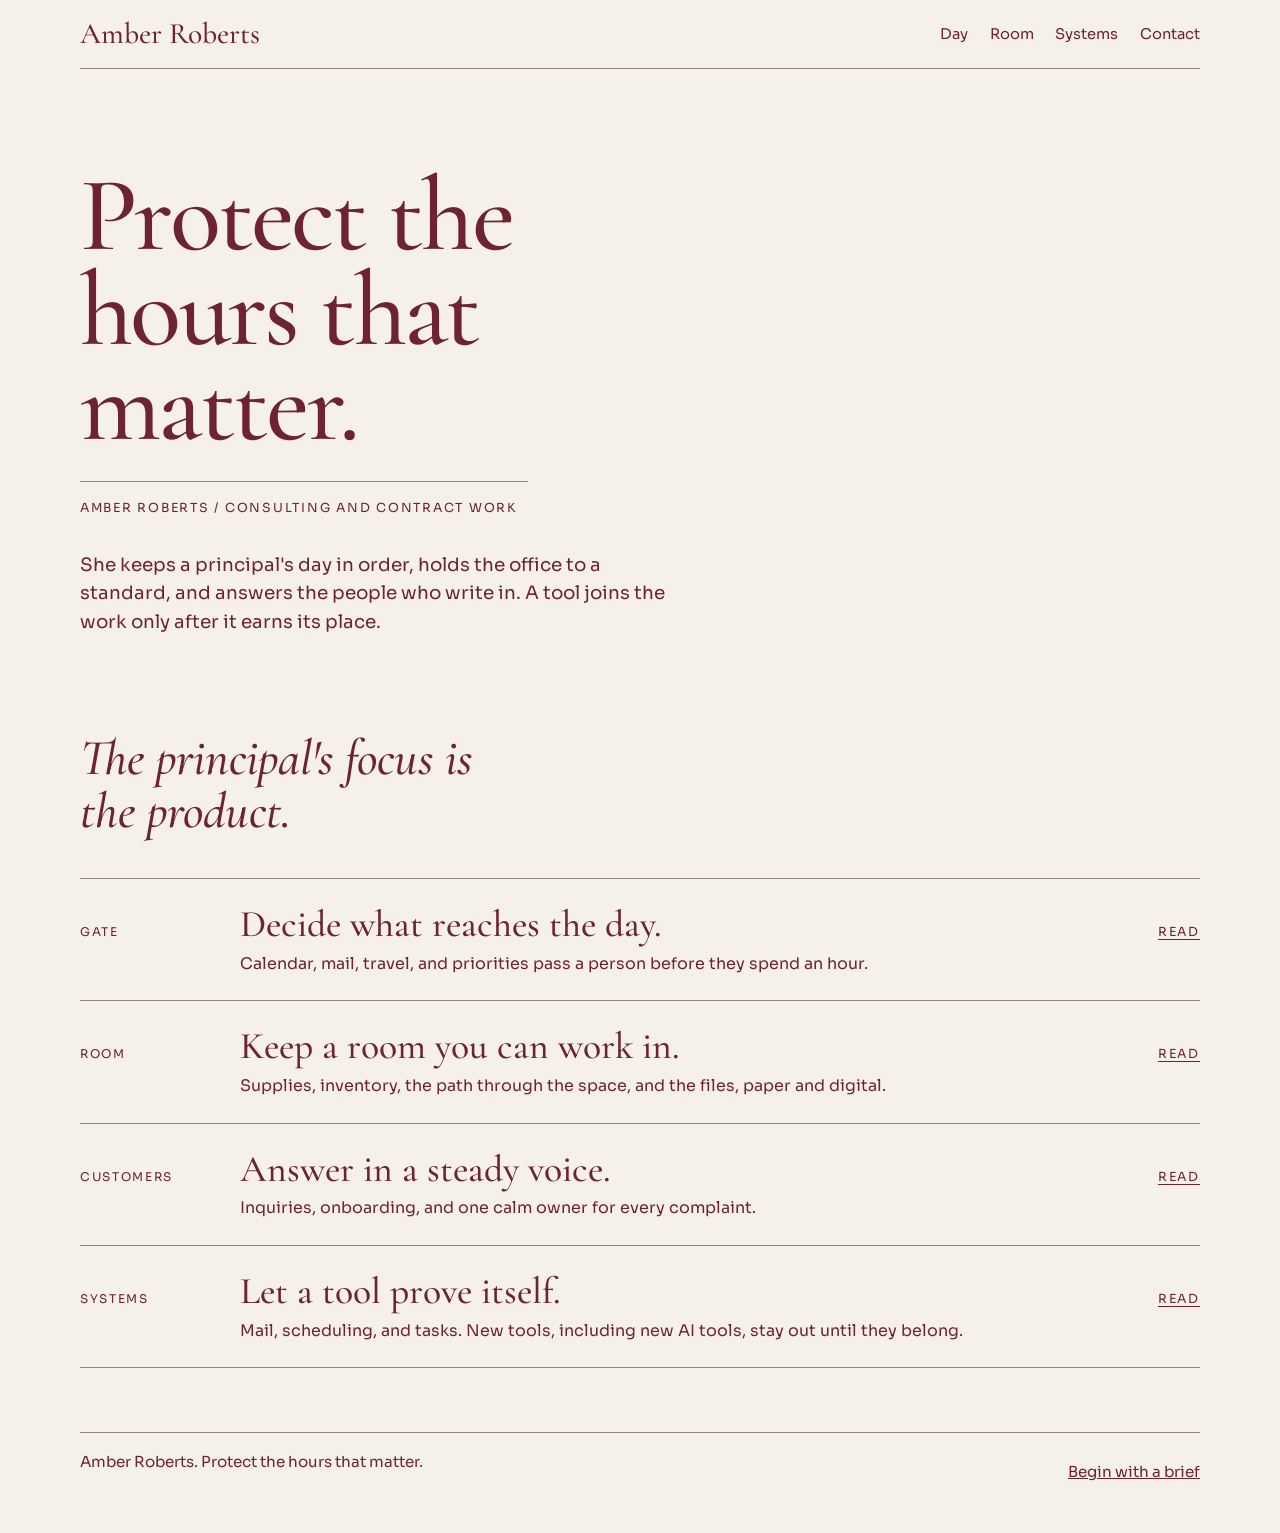
==== index.html @ 4d944fe7 "Publish the stationery version of the practice site. The day is a sequence of bands, and the contact" ====
<!DOCTYPE html>
<html lang="en">
<head>
  <meta charset="utf-8">
  <meta name="viewport" content="width=device-width, initial-scale=1">
  <title>Amber Roberts: Practice</title>
  <meta name="description" content="Amber Roberts takes consulting and contract work. Protect the hours that matter.">
  <link rel="icon" href="favicon.svg" type="image/svg+xml">
  <link rel="preconnect" href="https://fonts.googleapis.com">
  <link rel="preconnect" href="https://fonts.gstatic.com" crossorigin>
  <link rel="stylesheet" href="https://fonts.googleapis.com/css2?family=Cormorant+Garamond:ital,wght@0,500;0,600;1,500;1,600&amp;family=Sora:wght@400;500;600&amp;display=swap">
  <link rel="stylesheet" href="css/site.css">
  <script>document.documentElement.classList.add("js")</script>
</head>
<body>
  <a class="skip" href="#main">Skip to content</a>
  <div class="page">
    <header class="masthead">
      <a class="mark" href="index.html">Amber Roberts</a>
      <button class="nav-toggle" type="button" aria-expanded="false" aria-controls="site-nav" data-nav-toggle>Menu</button>
      <nav class="site-nav" id="site-nav" data-nav-panel aria-label="Primary">
        <ul class="nav-list">
          <li><a href="day.html">Day</a></li>
          <li><a href="room.html">Room</a></li>
          <li><a href="systems.html">Systems</a></li>
          <li><a href="contact.html">Contact</a></li>
        </ul>
      </nav>
    </header>
    <main id="main">
      <section class="slab">
        <h1>Protect the hours that matter.</h1>
        <hr class="rule">
        <p class="meta">Amber Roberts / Consulting and contract work</p>
        <p class="deck">She keeps a principal's day in order, holds the office to a standard, and answers the people who write in. A tool joins the work only after it earns its place.</p>
      </section>
      <blockquote class="pull">
        <p>The principal's focus is the product.</p>
      </blockquote>
      <ol class="bands">
        <li>
          <a class="band" href="day.html#gate">
            <span class="band-kicker">Gate</span>
            <span class="band-copy">
              <span class="band-title">Decide what reaches the day.</span>
              <span class="band-note">Calendar, mail, travel, and priorities pass a person before they spend an hour.</span>
            </span>
            <span class="band-go">Read</span>
          </a>
        </li>
        <li>
          <a class="band" href="room.html">
            <span class="band-kicker">Room</span>
            <span class="band-copy">
              <span class="band-title">Keep a room you can work in.</span>
              <span class="band-note">Supplies, inventory, the path through the space, and the files, paper and digital.</span>
            </span>
            <span class="band-go">Read</span>
          </a>
        </li>
        <li>
          <a class="band" href="day.html#customers">
            <span class="band-kicker">Customers</span>
            <span class="band-copy">
              <span class="band-title">Answer in a steady voice.</span>
              <span class="band-note">Inquiries, onboarding, and one calm owner for every complaint.</span>
            </span>
            <span class="band-go">Read</span>
          </a>
        </li>
        <li>
          <a class="band" href="systems.html">
            <span class="band-kicker">Systems</span>
            <span class="band-copy">
              <span class="band-title">Let a tool prove itself.</span>
              <span class="band-note">Mail, scheduling, and tasks. New tools, including new AI tools, stay out until they belong.</span>
            </span>
            <span class="band-go">Read</span>
          </a>
        </li>
      </ol>
    </main>
    <footer class="colophon">
      <p>Amber Roberts. Protect the hours that matter.</p>
      <p><a href="contact.html">Begin with a brief</a></p>
    </footer>
  </div>
  <script src="js/site.js" defer></script>
</body>
</html>
---- css/site.css ----
:root {
  --ivory: #f6f1e8;
  --oxblood: #6e2430;
  --stone: #8d8680;
  --serif: "Cormorant Garamond", "Iowan Old Style", Palatino, "Palatino Linotype", serif;
  --sans: Sora, "Avenir Next", "Segoe UI", sans-serif;
}

*,
*::before,
*::after {
  box-sizing: border-box;
}

html {
  scroll-behavior: smooth;
}

body {
  margin: 0;
  background: var(--ivory);
  color: var(--oxblood);
  font-family: var(--sans);
  font-size: 1.0625rem;
  line-height: 1.65;
  overflow-wrap: break-word;
}

[hidden] {
  display: none !important;
}

:focus {
  outline: none;
}

:focus-visible {
  outline: 3px solid var(--oxblood);
  outline-offset: 3px;
}

::selection {
  background: var(--oxblood);
  color: var(--ivory);
}

.skip {
  position: absolute;
  left: 1rem;
  top: 0;
  transform: translateY(-140%);
  background: var(--oxblood);
  color: var(--ivory);
  padding: 0.7rem 1rem;
  min-height: 44px;
  z-index: 20;
  text-decoration: none;
}

.skip:focus {
  transform: none;
}

.page {
  width: min(1120px, calc(100% - 2.5rem));
  margin-inline: auto;
}

.masthead {
  display: flex;
  flex-wrap: wrap;
  align-items: center;
  justify-content: space-between;
  gap: 0.25rem 1.25rem;
  padding: 0.75rem 0;
  border-bottom: 1px solid var(--stone);
}

.mark {
  font-family: var(--serif);
  font-size: 1.85rem;
  font-weight: 500;
  line-height: 1;
  color: inherit;
  text-decoration: none;
  min-height: 44px;
  display: inline-flex;
  align-items: center;
}

.nav-toggle {
  display: none;
  min-height: 44px;
  min-width: 44px;
  padding: 0 0.9rem;
  background: transparent;
  color: inherit;
  border: 1px solid var(--oxblood);
  font: inherit;
  font-size: 0.78rem;
  letter-spacing: 0.12em;
  text-transform: uppercase;
  cursor: pointer;
}

.nav-list {
  display: flex;
  flex-wrap: wrap;
  gap: 0.25rem 1.35rem;
  list-style: none;
  margin: 0;
  padding: 0;
}

.nav-list a {
  display: inline-flex;
  align-items: center;
  min-height: 44px;
  color: inherit;
  text-decoration: none;
  font-size: 0.92rem;
}

.nav-list a[aria-current="page"] {
  text-decoration: underline;
  text-underline-offset: 0.28em;
}

.slab {
  padding: 11vh 0 2.5rem;
}

.slab h1 {
  margin: 0;
  max-width: 11ch;
  font-family: var(--serif);
  font-weight: 500;
  font-size: clamp(3.4rem, 8.4vw, 6.6rem);
  line-height: 0.9;
  letter-spacing: -0.025em;
}

.rule {
  border: 0;
  border-top: 1px solid var(--stone);
  margin: 1.75rem 0 1rem;
  width: min(100%, 28rem);
}

.meta {
  margin: 0;
  font-size: 0.78rem;
  letter-spacing: 0.14em;
  text-transform: uppercase;
}

.deck {
  max-width: 38rem;
  margin: 2rem 0 0;
  font-size: 1.15rem;
  line-height: 1.55;
}

.pull {
  margin: 3.5rem 0 2.5rem;
  padding: 0;
  border: 0;
}

.pull p {
  margin: 0;
  max-width: 9em;
  font-family: var(--serif);
  font-style: italic;
  font-weight: 500;
  font-size: clamp(2rem, 4.2vw, 3.15rem);
  line-height: 1.05;
  hyphens: none;
  overflow-wrap: normal;
}

.bands {
  list-style: none;
  margin: 1rem 0 0;
  padding: 0;
}

.band {
  display: grid;
  grid-template-columns: 8.5rem minmax(0, 1fr) 4.5rem;
  gap: 0.75rem 1.5rem;
  align-items: baseline;
  min-height: 44px;
  padding: 1.55rem 0;
  border-top: 1px solid var(--stone);
  color: inherit;
  text-decoration: none;
}

.bands li:last-child .band {
  border-bottom: 1px solid var(--stone);
}

.band > * {
  min-width: 0;
}

.band-kicker {
  font-size: 0.75rem;
  letter-spacing: 0.14em;
  text-transform: uppercase;
}

.band-title {
  font-family: var(--serif);
  font-size: clamp(1.7rem, 3vw, 2.35rem);
  font-weight: 500;
  line-height: 1.1;
}

.band-note {
  display: block;
  margin-top: 0.4rem;
  font-family: var(--sans);
  font-size: 1rem;
  line-height: 1.5;
  max-width: 46rem;
}

.band-go {
  font-size: 0.78rem;
  letter-spacing: 0.14em;
  text-transform: uppercase;
  justify-self: end;
  text-decoration: underline;
  text-underline-offset: 0.22em;
}

.band:hover .band-title,
.band:focus-visible .band-title {
  text-decoration: underline;
  text-underline-offset: 0.12em;
}

.page-head {
  padding: 4.5rem 0 1.5rem;
}

.page-head h1 {
  margin: 0.35rem 0 0;
  max-width: 14ch;
  font-family: var(--serif);
  font-weight: 500;
  font-size: clamp(3rem, 7vw, 5.4rem);
  line-height: 0.92;
  letter-spacing: -0.025em;
}

.kicker {
  margin: 0;
  font-size: 0.75rem;
  letter-spacing: 0.16em;
  text-transform: uppercase;
}

.lede {
  max-width: 38rem;
  font-size: 1.15rem;
}

.prose {
  max-width: 38rem;
}

.prose h2 {
  margin: 2.4rem 0 0.6rem;
  font-family: var(--serif);
  font-weight: 500;
  font-size: clamp(2rem, 4vw, 2.8rem);
  line-height: 1.05;
}

.prose p {
  margin: 0 0 1rem;
}

.movement {
  padding: 0.25rem 0 0.5rem;
  border-top: 1px solid var(--stone);
  margin-top: 2.25rem;
}

.movement:last-of-type {
  border-bottom: 1px solid var(--stone);
  padding-bottom: 1.5rem;
}

.prose a,
.mail-line a,
.colophon a {
  color: inherit;
}

.mail-line a,
.colophon a,
.copy {
  display: inline-flex;
  align-items: center;
  min-height: 44px;
}

.copy {
  appearance: none;
  margin-top: 1rem;
  background: var(--oxblood);
  color: var(--ivory);
  border: 0;
  font: inherit;
  font-size: 0.95rem;
  padding: 0.65rem 1.15rem;
  cursor: pointer;
}

.copy:focus-visible {
  outline-color: var(--ivory);
  box-shadow: 0 0 0 3px var(--oxblood);
}

.brief {
  margin: 1.25rem 0 0;
  padding: 1.1rem 0;
  border-top: 1px solid var(--stone);
  border-bottom: 1px solid var(--stone);
  white-space: pre-wrap;
  font-family: var(--sans);
  font-size: 0.98rem;
  line-height: 1.55;
  max-width: 38rem;
}

.status {
  min-height: 1.5rem;
  margin: 0.75rem 0 0;
}

.colophon {
  display: flex;
  flex-wrap: wrap;
  justify-content: space-between;
  gap: 0.5rem 1.5rem;
  margin-top: 4rem;
  padding: 1rem 0 2.5rem;
  border-top: 1px solid var(--stone);
  font-size: 0.95rem;
}

.colophon p {
  margin: 0;
}

@media (max-width: 720px) {
  .site-nav {
    flex-basis: 100%;
  }

  .nav-list {
    flex-direction: column;
    gap: 0;
  }

  .js .nav-toggle {
    display: inline-flex;
  }

  .js .site-nav {
    display: none;
  }

  .js .site-nav.is-open {
    display: block;
  }

  .band {
    grid-template-columns: 1fr;
    gap: 0.3rem;
    padding: 1.25rem 0 1.35rem;
  }

  .band-go {
    justify-self: start;
  }

  .slab {
    padding-top: 3.5rem;
  }
}

@media (prefers-reduced-motion: reduce) {
  html {
    scroll-behavior: auto;
  }

  *,
  *::before,
  *::after {
    animation: none !important;
    transition: none !important;
  }
}

@media (forced-colors: active) {
  :focus-visible {
    outline: 3px solid CanvasText;
  }
}
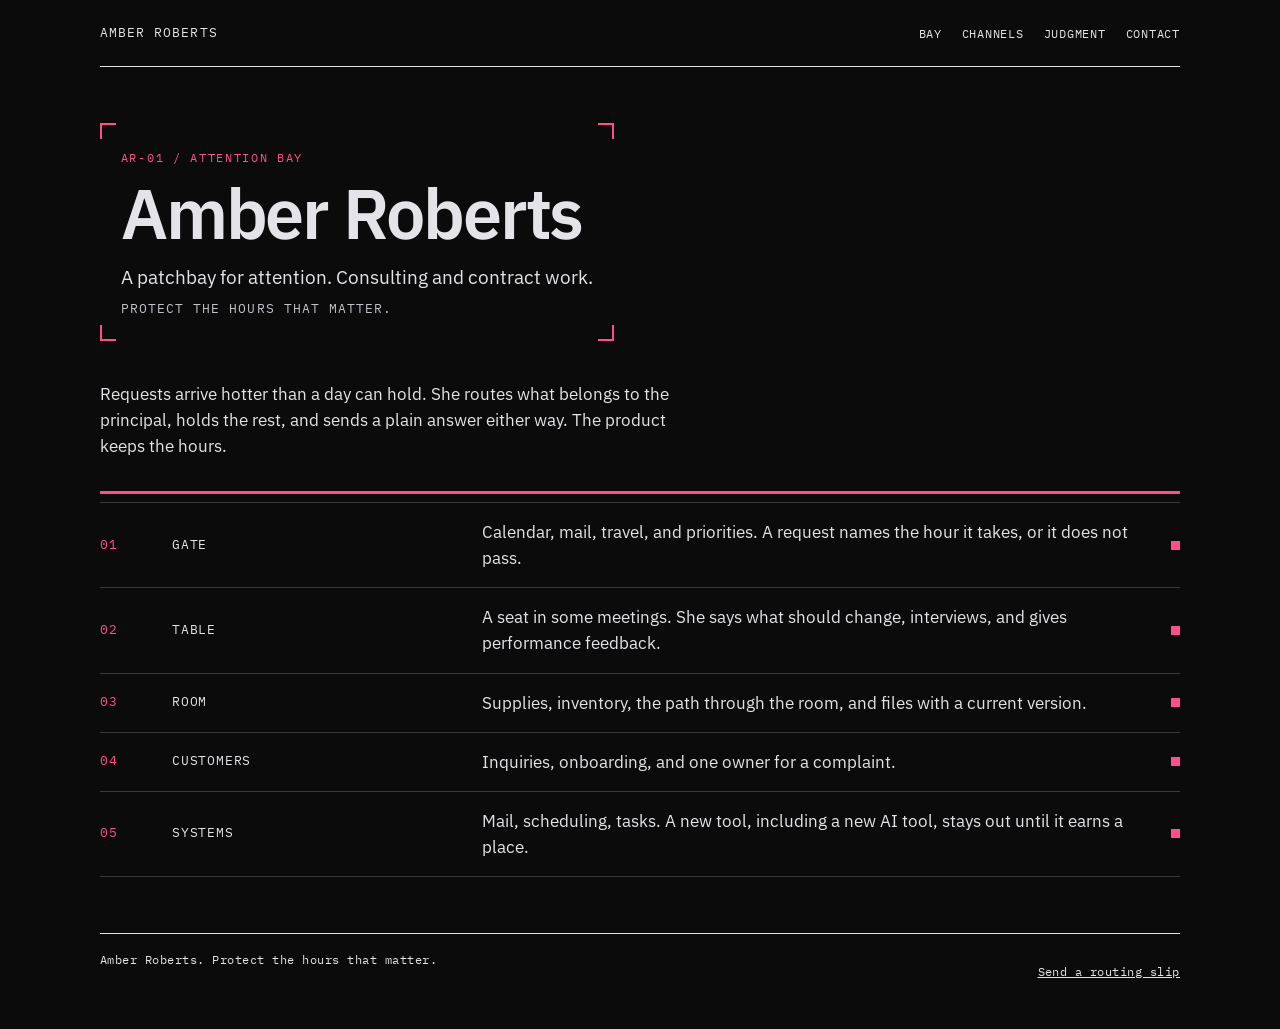
==== commit db1d247f: "Publish the patchbay version of the practice site. Attention is routed on a rack, with a different p" ====
--- a/index.html
+++ b/index.html
@@ -3,86 +3,89 @@
 <head>
   <meta charset="utf-8">
   <meta name="viewport" content="width=device-width, initial-scale=1">
-  <title>Amber Roberts: Practice</title>
-  <meta name="description" content="Amber Roberts takes consulting and contract work. Protect the hours that matter.">
+  <title>Amber Roberts: Patchbay</title>
+  <meta name="description" content="Amber Roberts routes attention. Protect the hours that matter.">
   <link rel="icon" href="favicon.svg" type="image/svg+xml">
   <link rel="preconnect" href="https://fonts.googleapis.com">
   <link rel="preconnect" href="https://fonts.gstatic.com" crossorigin>
-  <link rel="stylesheet" href="https://fonts.googleapis.com/css2?family=Cormorant+Garamond:ital,wght@0,500;0,600;1,500;1,600&amp;family=Sora:wght@400;500;600&amp;display=swap">
+  <link rel="stylesheet" href="https://fonts.googleapis.com/css2?family=IBM+Plex+Sans:ital,wght@0,400;0,500;0,600;1,400&amp;family=IBM+Plex+Mono:wght@400;500&amp;display=swap">
   <link rel="stylesheet" href="css/site.css">
   <script>document.documentElement.classList.add("js")</script>
 </head>
 <body>
   <a class="skip" href="#main">Skip to content</a>
-  <div class="page">
-    <header class="masthead">
-      <a class="mark" href="index.html">Amber Roberts</a>
+  <div class="chassis">
+    <header class="nameplate">
+      <a class="unit-link" href="index.html">Amber Roberts</a>
       <button class="nav-toggle" type="button" aria-expanded="false" aria-controls="site-nav" data-nav-toggle>Menu</button>
-      <nav class="site-nav" id="site-nav" data-nav-panel aria-label="Primary">
-        <ul class="nav-list">
-          <li><a href="day.html">Day</a></li>
-          <li><a href="room.html">Room</a></li>
-          <li><a href="systems.html">Systems</a></li>
+      <nav class="bay-nav" id="site-nav" data-nav-panel aria-label="Routes">
+        <ul class="routes">
+          <li><a href="bay.html">Bay</a></li>
+          <li><a href="channels.html">Channels</a></li>
+          <li><a href="judgment.html">Judgment</a></li>
           <li><a href="contact.html">Contact</a></li>
         </ul>
       </nav>
     </header>
     <main id="main">
-      <section class="slab">
-        <h1>Protect the hours that matter.</h1>
-        <hr class="rule">
-        <p class="meta">Amber Roberts / Consulting and contract work</p>
-        <p class="deck">She keeps a principal's day in order, holds the office to a standard, and answers the people who write in. A tool joins the work only after it earns its place.</p>
-      </section>
-      <blockquote class="pull">
-        <p>The principal's focus is the product.</p>
-      </blockquote>
-      <ol class="bands">
+      <div class="framed">
+        <span class="bracket tl" aria-hidden="true"></span>
+        <span class="bracket tr" aria-hidden="true"></span>
+        <span class="bracket bl" aria-hidden="true"></span>
+        <span class="bracket br" aria-hidden="true"></span>
+        <p class="unit">AR-01 / Attention bay</p>
+        <h1>Amber Roberts</h1>
+        <p class="line">A patchbay for attention. Consulting and contract work.</p>
+        <p class="motto">Protect the hours that matter.</p>
+      </div>
+      <p class="deck">Requests arrive hotter than a day can hold. She routes what belongs to the principal, holds the rest, and sends a plain answer either way. The product keeps the hours.</p>
+      <hr class="signal">
+      <ol class="jacks">
         <li>
-          <a class="band" href="day.html#gate">
-            <span class="band-kicker">Gate</span>
-            <span class="band-copy">
-              <span class="band-title">Decide what reaches the day.</span>
-              <span class="band-note">Calendar, mail, travel, and priorities pass a person before they spend an hour.</span>
-            </span>
-            <span class="band-go">Read</span>
+          <a href="bay.html#gate">
+            <span class="jack">01</span>
+            <span class="name">Gate</span>
+            <span class="route">Calendar, mail, travel, and priorities. A request names the hour it takes, or it does not pass.</span>
+            <span class="lamp" aria-hidden="true"></span>
           </a>
         </li>
         <li>
-          <a class="band" href="room.html">
-            <span class="band-kicker">Room</span>
-            <span class="band-copy">
-              <span class="band-title">Keep a room you can work in.</span>
-              <span class="band-note">Supplies, inventory, the path through the space, and the files, paper and digital.</span>
-            </span>
-            <span class="band-go">Read</span>
+          <a href="bay.html#table">
+            <span class="jack">02</span>
+            <span class="name">Table</span>
+            <span class="route">A seat in some meetings. She says what should change, interviews, and gives performance feedback.</span>
+            <span class="lamp" aria-hidden="true"></span>
           </a>
         </li>
         <li>
-          <a class="band" href="day.html#customers">
-            <span class="band-kicker">Customers</span>
-            <span class="band-copy">
-              <span class="band-title">Answer in a steady voice.</span>
-              <span class="band-note">Inquiries, onboarding, and one calm owner for every complaint.</span>
-            </span>
-            <span class="band-go">Read</span>
+          <a href="channels.html#room">
+            <span class="jack">03</span>
+            <span class="name">Room</span>
+            <span class="route">Supplies, inventory, the path through the room, and files with a current version.</span>
+            <span class="lamp" aria-hidden="true"></span>
           </a>
         </li>
         <li>
-          <a class="band" href="systems.html">
-            <span class="band-kicker">Systems</span>
-            <span class="band-copy">
-              <span class="band-title">Let a tool prove itself.</span>
-              <span class="band-note">Mail, scheduling, and tasks. New tools, including new AI tools, stay out until they belong.</span>
-            </span>
-            <span class="band-go">Read</span>
+          <a href="channels.html#customers">
+            <span class="jack">04</span>
+            <span class="name">Customers</span>
+            <span class="route">Inquiries, onboarding, and one owner for a complaint.</span>
+            <span class="lamp" aria-hidden="true"></span>
+          </a>
+        </li>
+        <li>
+          <a href="judgment.html">
+            <span class="jack">05</span>
+            <span class="name">Systems</span>
+            <span class="route">Mail, scheduling, tasks. A new tool, including a new AI tool, stays out until it earns a place.</span>
+            <span class="lamp" aria-hidden="true"></span>
           </a>
         </li>
       </ol>
     </main>
-    <footer class="colophon">
+    <footer class="rail">
       <p>Amber Roberts. Protect the hours that matter.</p>
-      <p><a href="contact.html">Begin with a brief</a></p>
+      <p><a href="contact.html">Send a routing slip</a></p>
     </footer>
   </div>
   <script src="js/site.js" defer></script>
--- a/css/site.css
+++ b/css/site.css
@@ -1,9 +1,10 @@
 :root {
-  --ivory: #f6f1e8;
-  --oxblood: #6e2430;
-  --stone: #8d8680;
-  --serif: "Cormorant Garamond", "Iowan Old Style", Palatino, "Palatino Linotype", serif;
-  --sans: Sora, "Avenir Next", "Segoe UI", sans-serif;
+  --black: #0b0b0c;
+  --chrome: #e4e4e8;
+  --chrome-dim: #c2c2c8;
+  --rose: #ff4d8d;
+  --sans: "IBM Plex Sans", "Avenir Next", "Segoe UI", sans-serif;
+  --mono: "IBM Plex Mono", "Courier New", monospace;
 }
 
 *,
@@ -18,11 +19,11 @@
 
 body {
   margin: 0;
-  background: var(--ivory);
-  color: var(--oxblood);
+  background: var(--black);
+  color: var(--chrome);
   font-family: var(--sans);
-  font-size: 1.0625rem;
-  line-height: 1.65;
+  font-size: 1.05rem;
+  line-height: 1.55;
   overflow-wrap: break-word;
 }
 
@@ -35,13 +36,13 @@
 }
 
 :focus-visible {
-  outline: 3px solid var(--oxblood);
+  outline: 3px solid var(--rose);
   outline-offset: 3px;
 }
 
 ::selection {
-  background: var(--oxblood);
-  color: var(--ivory);
+  background: var(--rose);
+  color: var(--black);
 }
 
 .skip {
@@ -49,38 +50,40 @@
   left: 1rem;
   top: 0;
   transform: translateY(-140%);
-  background: var(--oxblood);
-  color: var(--ivory);
+  background: var(--rose);
+  color: var(--black);
   padding: 0.7rem 1rem;
   min-height: 44px;
   z-index: 20;
   text-decoration: none;
+  font-family: var(--mono);
+  font-size: 0.85rem;
 }
 
 .skip:focus {
   transform: none;
 }
 
-.page {
-  width: min(1120px, calc(100% - 2.5rem));
+.chassis {
+  width: min(1080px, calc(100% - 2rem));
   margin-inline: auto;
 }
 
-.masthead {
+.nameplate {
   display: flex;
   flex-wrap: wrap;
   align-items: center;
   justify-content: space-between;
-  gap: 0.25rem 1.25rem;
-  padding: 0.75rem 0;
-  border-bottom: 1px solid var(--stone);
-}
-
-.mark {
-  font-family: var(--serif);
-  font-size: 1.85rem;
-  font-weight: 500;
-  line-height: 1;
+  gap: 0.35rem 1rem;
+  padding: 0.7rem 0;
+  border-bottom: 1px solid var(--chrome);
+}
+
+.unit-link {
+  font-family: var(--mono);
+  font-size: 0.82rem;
+  letter-spacing: 0.08em;
+  text-transform: uppercase;
   color: inherit;
   text-decoration: none;
   min-height: 44px;
@@ -92,218 +95,216 @@
   display: none;
   min-height: 44px;
   min-width: 44px;
-  padding: 0 0.9rem;
+  padding: 0 0.85rem;
   background: transparent;
-  color: inherit;
-  border: 1px solid var(--oxblood);
-  font: inherit;
-  font-size: 0.78rem;
-  letter-spacing: 0.12em;
+  color: var(--chrome);
+  border: 1px solid var(--chrome);
+  font-family: var(--mono);
+  font-size: 0.75rem;
+  letter-spacing: 0.08em;
   text-transform: uppercase;
   cursor: pointer;
 }
 
-.nav-list {
+.routes {
   display: flex;
   flex-wrap: wrap;
-  gap: 0.25rem 1.35rem;
+  gap: 0.25rem 1.25rem;
   list-style: none;
   margin: 0;
   padding: 0;
 }
 
-.nav-list a {
+.routes a {
   display: inline-flex;
   align-items: center;
   min-height: 44px;
+  color: var(--chrome);
+  text-decoration: none;
+  font-family: var(--mono);
+  font-size: 0.78rem;
+  letter-spacing: 0.06em;
+  text-transform: uppercase;
+}
+
+.routes a[aria-current="page"] {
+  color: var(--rose);
+  text-decoration: underline;
+  text-underline-offset: 0.25em;
+}
+
+.framed {
+  position: relative;
+  width: fit-content;
+  max-width: 100%;
+  margin: 3.5rem 0 2.5rem;
+  padding: 1.6rem 1.3rem 1.4rem;
+}
+
+.bracket {
+  position: absolute;
+  width: 16px;
+  height: 16px;
+  border-color: var(--rose);
+  border-style: solid;
+}
+
+.bracket.tl { top: 0; left: 0; border-width: 2px 0 0 2px; }
+.bracket.tr { top: 0; right: 0; border-width: 2px 2px 0 0; }
+.bracket.bl { bottom: 0; left: 0; border-width: 0 0 2px 2px; }
+.bracket.br { bottom: 0; right: 0; border-width: 0 2px 2px 0; }
+
+.unit {
+  margin: 0 0 0.8rem;
+  font-family: var(--mono);
+  font-size: 0.75rem;
+  letter-spacing: 0.14em;
+  text-transform: uppercase;
+  color: var(--rose);
+}
+
+h1 {
+  margin: 0;
+  font-family: var(--sans);
+  font-weight: 600;
+  font-size: clamp(2.6rem, 6vw, 4.4rem);
+  line-height: 0.95;
+  letter-spacing: -0.03em;
+}
+
+.line,
+.motto,
+.deck {
+  max-width: 38rem;
+}
+
+.line {
+  margin: 0.9rem 0 0;
+  font-size: 1.2rem;
+}
+
+.motto {
+  margin: 0.45rem 0 0;
+  font-family: var(--mono);
+  font-size: 0.82rem;
+  letter-spacing: 0.08em;
+  text-transform: uppercase;
+  color: var(--chrome-dim);
+}
+
+.deck {
+  margin: 1.5rem 0 0;
+}
+
+.signal {
+  width: 100%;
+  height: 3px;
+  margin: 2rem 0 0;
+  background: var(--rose);
+  border: 0;
+}
+
+.jacks {
+  list-style: none;
+  margin: 0.5rem 0 0;
+  padding: 0;
+}
+
+.jacks a {
+  display: grid;
+  grid-template-columns: 3.5rem minmax(6rem, 0.7fr) minmax(0, 1.6fr) auto;
+  grid-template-areas: "jack name route lamp";
+  gap: 0.75rem 1rem;
+  align-items: center;
+  min-height: 44px;
+  padding: 1rem 0;
+  border-bottom: 1px solid #3a3a3e;
   color: inherit;
   text-decoration: none;
-  font-size: 0.92rem;
-}
-
-.nav-list a[aria-current="page"] {
+}
+
+.jacks li:first-child a {
+  border-top: 1px solid #3a3a3e;
+}
+
+.jacks a > * {
+  min-width: 0;
+}
+
+.jack,
+.name {
+  font-family: var(--mono);
+  font-size: 0.82rem;
+  letter-spacing: 0.06em;
+  text-transform: uppercase;
+}
+
+.jack { grid-area: jack; }
+.name { grid-area: name; }
+.route { grid-area: route; }
+.lamp { grid-area: lamp; align-self: center; }
+
+.jack {
+  color: var(--rose);
+}
+
+.route {
+  color: var(--chrome);
+}
+
+.lamp {
+  width: 9px;
+  height: 9px;
+  background: var(--rose);
+  justify-self: end;
+}
+
+.jacks a:hover .name,
+.jacks a:focus-visible .name {
   text-decoration: underline;
-  text-underline-offset: 0.28em;
-}
-
-.slab {
-  padding: 11vh 0 2.5rem;
-}
-
-.slab h1 {
-  margin: 0;
-  max-width: 11ch;
-  font-family: var(--serif);
+  text-underline-offset: 0.18em;
+}
+
+.strip {
+  margin: 3rem 0 1rem;
+  padding-top: 1rem;
+  border-top: 1px solid var(--chrome);
+}
+
+.strip h1 {
+  font-size: clamp(2.3rem, 5vw, 3.6rem);
+  max-width: 16ch;
+}
+
+.channel {
+  padding: 1.25rem 0 0.4rem;
+  border-top: 1px solid #3a3a3e;
+  max-width: 40rem;
+}
+
+.channel h2 {
+  margin: 0 0 0.7rem;
+  font-family: var(--mono);
+  font-size: 0.78rem;
   font-weight: 500;
-  font-size: clamp(3.4rem, 8.4vw, 6.6rem);
-  line-height: 0.9;
-  letter-spacing: -0.025em;
-}
-
-.rule {
-  border: 0;
-  border-top: 1px solid var(--stone);
-  margin: 1.75rem 0 1rem;
-  width: min(100%, 28rem);
-}
-
-.meta {
-  margin: 0;
-  font-size: 0.78rem;
-  letter-spacing: 0.14em;
-  text-transform: uppercase;
-}
-
-.deck {
-  max-width: 38rem;
-  margin: 2rem 0 0;
-  font-size: 1.15rem;
-  line-height: 1.55;
-}
-
-.pull {
-  margin: 3.5rem 0 2.5rem;
-  padding: 0;
-  border: 0;
-}
-
-.pull p {
-  margin: 0;
-  max-width: 9em;
-  font-family: var(--serif);
-  font-style: italic;
-  font-weight: 500;
-  font-size: clamp(2rem, 4.2vw, 3.15rem);
-  line-height: 1.05;
-  hyphens: none;
-  overflow-wrap: normal;
-}
-
-.bands {
-  list-style: none;
-  margin: 1rem 0 0;
-  padding: 0;
-}
-
-.band {
-  display: grid;
-  grid-template-columns: 8.5rem minmax(0, 1fr) 4.5rem;
-  gap: 0.75rem 1.5rem;
-  align-items: baseline;
-  min-height: 44px;
-  padding: 1.55rem 0;
-  border-top: 1px solid var(--stone);
+  letter-spacing: 0.12em;
+  text-transform: uppercase;
+  color: var(--rose);
+}
+
+.channel p {
+  margin: 0 0 0.9rem;
+}
+
+.channel a,
+.rail a,
+.mail-line a {
   color: inherit;
-  text-decoration: none;
-}
-
-.bands li:last-child .band {
-  border-bottom: 1px solid var(--stone);
-}
-
-.band > * {
-  min-width: 0;
-}
-
-.band-kicker {
-  font-size: 0.75rem;
-  letter-spacing: 0.14em;
-  text-transform: uppercase;
-}
-
-.band-title {
-  font-family: var(--serif);
-  font-size: clamp(1.7rem, 3vw, 2.35rem);
-  font-weight: 500;
-  line-height: 1.1;
-}
-
-.band-note {
-  display: block;
-  margin-top: 0.4rem;
-  font-family: var(--sans);
-  font-size: 1rem;
-  line-height: 1.5;
-  max-width: 46rem;
-}
-
-.band-go {
-  font-size: 0.78rem;
-  letter-spacing: 0.14em;
-  text-transform: uppercase;
-  justify-self: end;
-  text-decoration: underline;
-  text-underline-offset: 0.22em;
-}
-
-.band:hover .band-title,
-.band:focus-visible .band-title {
-  text-decoration: underline;
-  text-underline-offset: 0.12em;
-}
-
-.page-head {
-  padding: 4.5rem 0 1.5rem;
-}
-
-.page-head h1 {
-  margin: 0.35rem 0 0;
-  max-width: 14ch;
-  font-family: var(--serif);
-  font-weight: 500;
-  font-size: clamp(3rem, 7vw, 5.4rem);
-  line-height: 0.92;
-  letter-spacing: -0.025em;
-}
-
-.kicker {
-  margin: 0;
-  font-size: 0.75rem;
-  letter-spacing: 0.16em;
-  text-transform: uppercase;
-}
-
-.lede {
-  max-width: 38rem;
-  font-size: 1.15rem;
-}
-
-.prose {
-  max-width: 38rem;
-}
-
-.prose h2 {
-  margin: 2.4rem 0 0.6rem;
-  font-family: var(--serif);
-  font-weight: 500;
-  font-size: clamp(2rem, 4vw, 2.8rem);
-  line-height: 1.05;
-}
-
-.prose p {
-  margin: 0 0 1rem;
-}
-
-.movement {
-  padding: 0.25rem 0 0.5rem;
-  border-top: 1px solid var(--stone);
-  margin-top: 2.25rem;
-}
-
-.movement:last-of-type {
-  border-bottom: 1px solid var(--stone);
-  padding-bottom: 1.5rem;
-}
-
-.prose a,
-.mail-line a,
-.colophon a {
-  color: inherit;
-}
-
-.mail-line a,
-.colophon a,
-.copy {
+}
+
+.copy,
+.rail a,
+.mail-line a {
   display: inline-flex;
   align-items: center;
   min-height: 44px;
@@ -312,58 +313,64 @@
 .copy {
   appearance: none;
   margin-top: 1rem;
-  background: var(--oxblood);
-  color: var(--ivory);
+  background: var(--rose);
+  color: var(--black);
   border: 0;
-  font: inherit;
-  font-size: 0.95rem;
-  padding: 0.65rem 1.15rem;
+  font-family: var(--mono);
+  font-size: 0.82rem;
+  letter-spacing: 0.06em;
+  text-transform: uppercase;
+  padding: 0.7rem 1rem;
   cursor: pointer;
 }
 
 .copy:focus-visible {
-  outline-color: var(--ivory);
-  box-shadow: 0 0 0 3px var(--oxblood);
-}
-
-.brief {
-  margin: 1.25rem 0 0;
-  padding: 1.1rem 0;
-  border-top: 1px solid var(--stone);
-  border-bottom: 1px solid var(--stone);
+  outline-color: var(--chrome);
+  box-shadow: 0 0 0 3px var(--rose);
+}
+
+.slip {
+  margin: 1.2rem 0 0;
+  padding: 1rem 0;
+  border-top: 1px solid #3a3a3e;
+  border-bottom: 1px solid #3a3a3e;
   white-space: pre-wrap;
-  font-family: var(--sans);
-  font-size: 0.98rem;
+  font-family: var(--mono);
+  font-size: 0.86rem;
   line-height: 1.55;
-  max-width: 38rem;
+  max-width: 40rem;
+  color: var(--chrome);
 }
 
 .status {
   min-height: 1.5rem;
-  margin: 0.75rem 0 0;
-}
-
-.colophon {
+  font-family: var(--mono);
+  font-size: 0.82rem;
+}
+
+.rail {
   display: flex;
   flex-wrap: wrap;
   justify-content: space-between;
-  gap: 0.5rem 1.5rem;
-  margin-top: 4rem;
-  padding: 1rem 0 2.5rem;
-  border-top: 1px solid var(--stone);
-  font-size: 0.95rem;
-}
-
-.colophon p {
+  gap: 0.5rem 1rem;
+  margin-top: 3.5rem;
+  padding: 1rem 0 2.2rem;
+  border-top: 1px solid var(--chrome);
+  font-family: var(--mono);
+  font-size: 0.78rem;
+  letter-spacing: 0.04em;
+}
+
+.rail p {
   margin: 0;
 }
 
 @media (max-width: 720px) {
-  .site-nav {
+  .bay-nav {
     flex-basis: 100%;
   }
 
-  .nav-list {
+  .routes {
     flex-direction: column;
     gap: 0;
   }
@@ -372,26 +379,23 @@
     display: inline-flex;
   }
 
-  .js .site-nav {
+  .js .bay-nav {
     display: none;
   }
 
-  .js .site-nav.is-open {
+  .js .bay-nav.is-open {
     display: block;
   }
 
-  .band {
-    grid-template-columns: 1fr;
-    gap: 0.3rem;
-    padding: 1.25rem 0 1.35rem;
-  }
-
-  .band-go {
-    justify-self: start;
-  }
-
-  .slab {
-    padding-top: 3.5rem;
+  .jacks a {
+    grid-template-columns: 3rem minmax(0, 1fr) auto;
+    grid-template-areas:
+      "jack name lamp"
+      "jack route lamp";
+  }
+
+  .framed {
+    margin-top: 2rem;
   }
 }
 
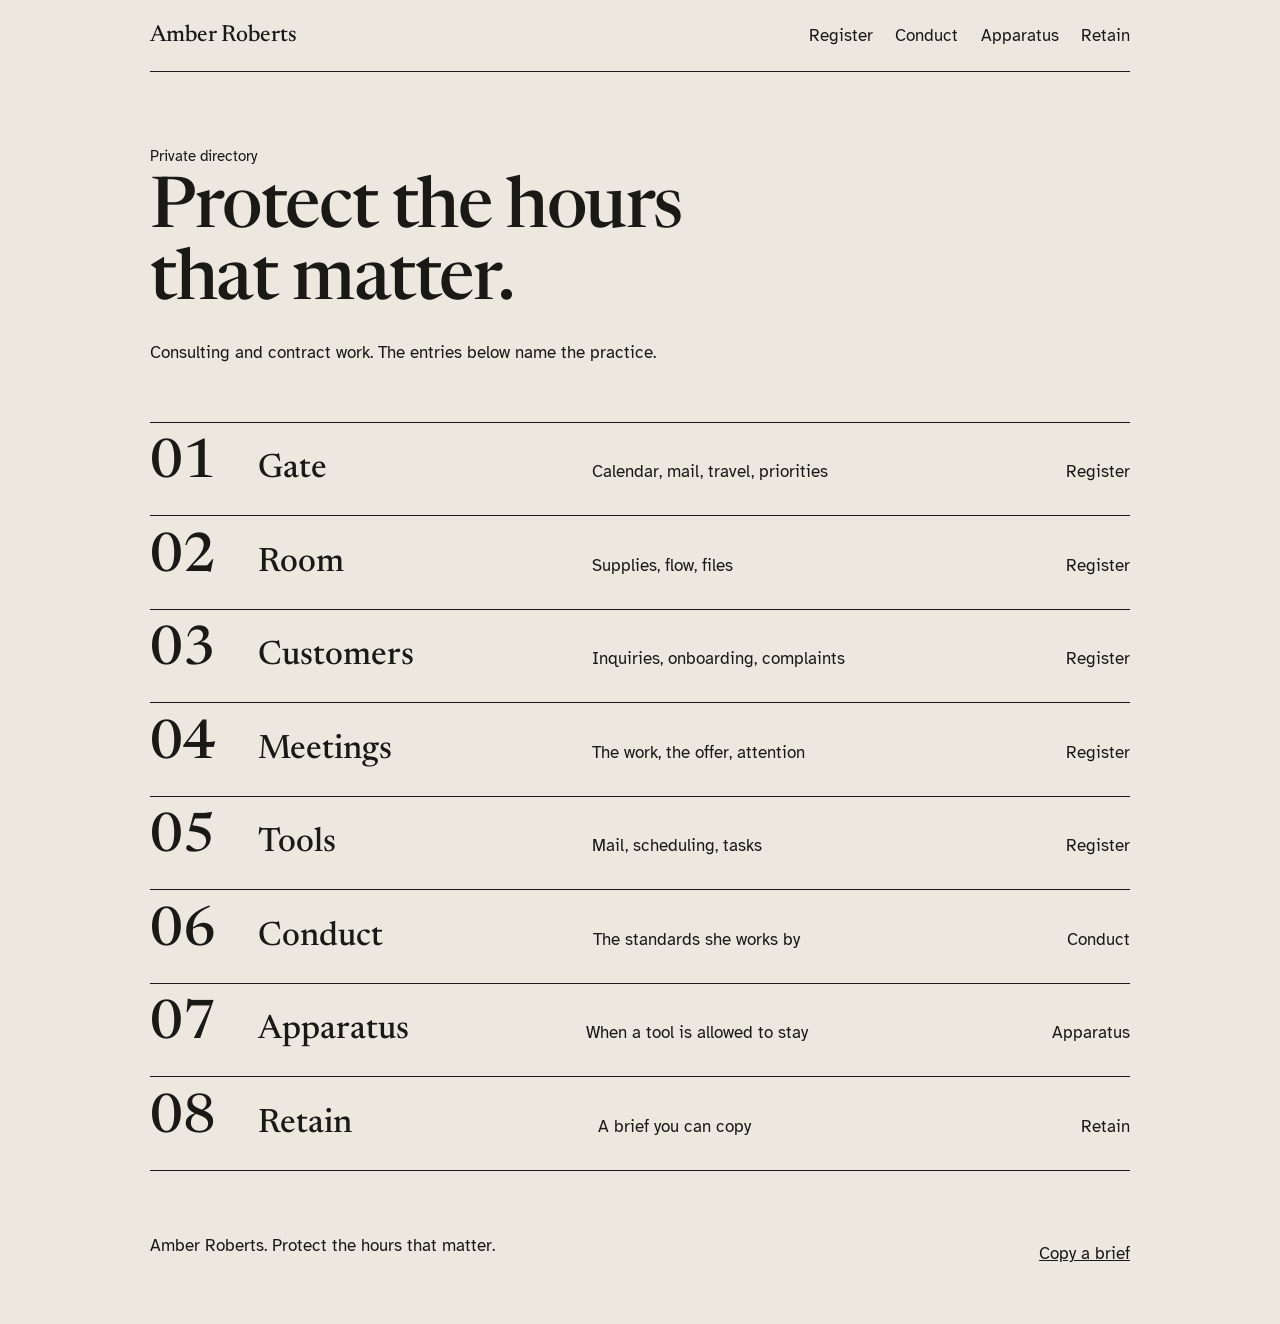
==== commit aecf284b: "Publish the directory version of the practice site. The practice is a numbered private index, with a" ====
--- a/index.html
+++ b/index.html
@@ -3,89 +3,106 @@
 <head>
   <meta charset="utf-8">
   <meta name="viewport" content="width=device-width, initial-scale=1">
-  <title>Amber Roberts: Patchbay</title>
-  <meta name="description" content="Amber Roberts routes attention. Protect the hours that matter.">
+  <title>Amber Roberts: Directory</title>
+  <meta name="description" content="A private directory of Amber Roberts's consulting and contract practice.">
   <link rel="icon" href="favicon.svg" type="image/svg+xml">
   <link rel="preconnect" href="https://fonts.googleapis.com">
   <link rel="preconnect" href="https://fonts.gstatic.com" crossorigin>
-  <link rel="stylesheet" href="https://fonts.googleapis.com/css2?family=IBM+Plex+Sans:ital,wght@0,400;0,500;0,600;1,400&amp;family=IBM+Plex+Mono:wght@400;500&amp;display=swap">
+  <link rel="stylesheet" href="https://fonts.googleapis.com/css2?family=Atkinson+Hyperlegible:ital,wght@0,400;0,700;1,400&amp;family=Newsreader:ital,opsz,wght@0,6..72,400;0,6..72,500;0,6..72,600;1,6..72,400&amp;display=swap">
   <link rel="stylesheet" href="css/site.css">
   <script>document.documentElement.classList.add("js")</script>
 </head>
 <body>
   <a class="skip" href="#main">Skip to content</a>
-  <div class="chassis">
-    <header class="nameplate">
-      <a class="unit-link" href="index.html">Amber Roberts</a>
+  <div class="quire">
+    <header class="running">
+      <a class="sigil" href="index.html">Amber Roberts</a>
       <button class="nav-toggle" type="button" aria-expanded="false" aria-controls="site-nav" data-nav-toggle>Menu</button>
-      <nav class="bay-nav" id="site-nav" data-nav-panel aria-label="Routes">
-        <ul class="routes">
-          <li><a href="bay.html">Bay</a></li>
-          <li><a href="channels.html">Channels</a></li>
-          <li><a href="judgment.html">Judgment</a></li>
-          <li><a href="contact.html">Contact</a></li>
+      <nav class="leaf" id="site-nav" data-nav-panel aria-label="Directory">
+        <ul class="index-nav">
+          <li><a href="register.html">Register</a></li>
+          <li><a href="conduct.html">Conduct</a></li>
+          <li><a href="apparatus.html">Apparatus</a></li>
+          <li><a href="retain.html">Retain</a></li>
         </ul>
       </nav>
     </header>
     <main id="main">
-      <div class="framed">
-        <span class="bracket tl" aria-hidden="true"></span>
-        <span class="bracket tr" aria-hidden="true"></span>
-        <span class="bracket bl" aria-hidden="true"></span>
-        <span class="bracket br" aria-hidden="true"></span>
-        <p class="unit">AR-01 / Attention bay</p>
-        <h1>Amber Roberts</h1>
-        <p class="line">A patchbay for attention. Consulting and contract work.</p>
-        <p class="motto">Protect the hours that matter.</p>
-      </div>
-      <p class="deck">Requests arrive hotter than a day can hold. She routes what belongs to the principal, holds the rest, and sends a plain answer either way. The product keeps the hours.</p>
-      <hr class="signal">
-      <ol class="jacks">
+      <header class="cover">
+        <p class="label">Private directory</p>
+        <h1>Protect the hours that matter.</h1>
+        <p class="quiet">Consulting and contract work. The entries below name the practice.</p>
+      </header>
+      <ol class="contents">
         <li>
-          <a href="bay.html#gate">
-            <span class="jack">01</span>
-            <span class="name">Gate</span>
-            <span class="route">Calendar, mail, travel, and priorities. A request names the hour it takes, or it does not pass.</span>
-            <span class="lamp" aria-hidden="true"></span>
+          <a href="register.html#n01">
+            <span class="num">01</span>
+            <span class="title">Gate</span>
+            <span class="gloss">Calendar, mail, travel, priorities</span>
+            <span class="where">Register</span>
           </a>
         </li>
         <li>
-          <a href="bay.html#table">
-            <span class="jack">02</span>
-            <span class="name">Table</span>
-            <span class="route">A seat in some meetings. She says what should change, interviews, and gives performance feedback.</span>
-            <span class="lamp" aria-hidden="true"></span>
+          <a href="register.html#n02">
+            <span class="num">02</span>
+            <span class="title">Room</span>
+            <span class="gloss">Supplies, flow, files</span>
+            <span class="where">Register</span>
           </a>
         </li>
         <li>
-          <a href="channels.html#room">
-            <span class="jack">03</span>
-            <span class="name">Room</span>
-            <span class="route">Supplies, inventory, the path through the room, and files with a current version.</span>
-            <span class="lamp" aria-hidden="true"></span>
+          <a href="register.html#n03">
+            <span class="num">03</span>
+            <span class="title">Customers</span>
+            <span class="gloss">Inquiries, onboarding, complaints</span>
+            <span class="where">Register</span>
           </a>
         </li>
         <li>
-          <a href="channels.html#customers">
-            <span class="jack">04</span>
-            <span class="name">Customers</span>
-            <span class="route">Inquiries, onboarding, and one owner for a complaint.</span>
-            <span class="lamp" aria-hidden="true"></span>
+          <a href="register.html#n04">
+            <span class="num">04</span>
+            <span class="title">Meetings</span>
+            <span class="gloss">The work, the offer, attention</span>
+            <span class="where">Register</span>
           </a>
         </li>
         <li>
-          <a href="judgment.html">
-            <span class="jack">05</span>
-            <span class="name">Systems</span>
-            <span class="route">Mail, scheduling, tasks. A new tool, including a new AI tool, stays out until it earns a place.</span>
-            <span class="lamp" aria-hidden="true"></span>
+          <a href="register.html#n05">
+            <span class="num">05</span>
+            <span class="title">Tools</span>
+            <span class="gloss">Mail, scheduling, tasks</span>
+            <span class="where">Register</span>
+          </a>
+        </li>
+        <li>
+          <a href="conduct.html">
+            <span class="num">06</span>
+            <span class="title">Conduct</span>
+            <span class="gloss">The standards she works by</span>
+            <span class="where">Conduct</span>
+          </a>
+        </li>
+        <li>
+          <a href="apparatus.html">
+            <span class="num">07</span>
+            <span class="title">Apparatus</span>
+            <span class="gloss">When a tool is allowed to stay</span>
+            <span class="where">Apparatus</span>
+          </a>
+        </li>
+        <li>
+          <a href="retain.html">
+            <span class="num">08</span>
+            <span class="title">Retain</span>
+            <span class="gloss">A brief you can copy</span>
+            <span class="where">Retain</span>
           </a>
         </li>
       </ol>
     </main>
-    <footer class="rail">
+    <footer class="colophon">
       <p>Amber Roberts. Protect the hours that matter.</p>
-      <p><a href="contact.html">Send a routing slip</a></p>
+      <p><a href="retain.html">Copy a brief</a></p>
     </footer>
   </div>
   <script src="js/site.js" defer></script>
--- a/css/site.css
+++ b/css/site.css
@@ -1,10 +1,8 @@
 :root {
-  --black: #0b0b0c;
-  --chrome: #e4e4e8;
-  --chrome-dim: #c2c2c8;
-  --rose: #ff4d8d;
-  --sans: "IBM Plex Sans", "Avenir Next", "Segoe UI", sans-serif;
-  --mono: "IBM Plex Mono", "Courier New", monospace;
+  --paper: #ece7df;
+  --ink: #1b1916;
+  --serif: Newsreader, "Iowan Old Style", Palatino, "Palatino Linotype", serif;
+  --sans: "Atkinson Hyperlegible", "Avenir Next", "Segoe UI", sans-serif;
 }
 
 *,
@@ -19,11 +17,11 @@
 
 body {
   margin: 0;
-  background: var(--black);
-  color: var(--chrome);
+  background: var(--paper);
+  color: var(--ink);
   font-family: var(--sans);
-  font-size: 1.05rem;
-  line-height: 1.55;
+  font-size: 1.0625rem;
+  line-height: 1.6;
   overflow-wrap: break-word;
 }
 
@@ -36,13 +34,13 @@
 }
 
 :focus-visible {
-  outline: 3px solid var(--rose);
+  outline: 3px solid var(--ink);
   outline-offset: 3px;
 }
 
 ::selection {
-  background: var(--rose);
-  color: var(--black);
+  background: var(--ink);
+  color: var(--paper);
 }
 
 .skip {
@@ -50,40 +48,38 @@
   left: 1rem;
   top: 0;
   transform: translateY(-140%);
-  background: var(--rose);
-  color: var(--black);
+  background: var(--ink);
+  color: var(--paper);
   padding: 0.7rem 1rem;
   min-height: 44px;
   z-index: 20;
   text-decoration: none;
-  font-family: var(--mono);
-  font-size: 0.85rem;
 }
 
 .skip:focus {
   transform: none;
 }
 
-.chassis {
-  width: min(1080px, calc(100% - 2rem));
+.quire {
+  width: min(980px, calc(100% - 2.75rem));
   margin-inline: auto;
-}
-
-.nameplate {
+  padding-bottom: 3rem;
+}
+
+.running {
   display: flex;
   flex-wrap: wrap;
   align-items: center;
   justify-content: space-between;
-  gap: 0.35rem 1rem;
-  padding: 0.7rem 0;
-  border-bottom: 1px solid var(--chrome);
-}
-
-.unit-link {
-  font-family: var(--mono);
-  font-size: 0.82rem;
-  letter-spacing: 0.08em;
-  text-transform: uppercase;
+  gap: 0.25rem 1.25rem;
+  padding: 0.85rem 0;
+  border-bottom: 1px solid var(--ink);
+}
+
+.sigil {
+  font-family: var(--serif);
+  font-size: 1.45rem;
+  font-weight: 500;
   color: inherit;
   text-decoration: none;
   min-height: 44px;
@@ -95,215 +91,169 @@
   display: none;
   min-height: 44px;
   min-width: 44px;
-  padding: 0 0.85rem;
+  padding: 0 0.9rem;
   background: transparent;
-  color: var(--chrome);
-  border: 1px solid var(--chrome);
-  font-family: var(--mono);
-  font-size: 0.75rem;
-  letter-spacing: 0.08em;
-  text-transform: uppercase;
+  color: inherit;
+  border: 1px solid var(--ink);
+  font: inherit;
+  font-size: 0.95rem;
   cursor: pointer;
 }
 
-.routes {
+.index-nav {
   display: flex;
   flex-wrap: wrap;
-  gap: 0.25rem 1.25rem;
+  gap: 0.15rem 1.4rem;
   list-style: none;
   margin: 0;
   padding: 0;
 }
 
-.routes a {
+.index-nav a {
   display: inline-flex;
   align-items: center;
   min-height: 44px;
-  color: var(--chrome);
+  color: inherit;
   text-decoration: none;
-  font-family: var(--mono);
-  font-size: 0.78rem;
-  letter-spacing: 0.06em;
-  text-transform: uppercase;
-}
-
-.routes a[aria-current="page"] {
-  color: var(--rose);
+}
+
+.index-nav a[aria-current="page"] {
   text-decoration: underline;
   text-underline-offset: 0.25em;
 }
 
-.framed {
-  position: relative;
-  width: fit-content;
-  max-width: 100%;
-  margin: 3.5rem 0 2.5rem;
-  padding: 1.6rem 1.3rem 1.4rem;
-}
-
-.bracket {
-  position: absolute;
-  width: 16px;
-  height: 16px;
-  border-color: var(--rose);
-  border-style: solid;
-}
-
-.bracket.tl { top: 0; left: 0; border-width: 2px 0 0 2px; }
-.bracket.tr { top: 0; right: 0; border-width: 2px 2px 0 0; }
-.bracket.bl { bottom: 0; left: 0; border-width: 0 0 2px 2px; }
-.bracket.br { bottom: 0; right: 0; border-width: 0 2px 2px 0; }
-
-.unit {
-  margin: 0 0 0.8rem;
-  font-family: var(--mono);
-  font-size: 0.75rem;
-  letter-spacing: 0.14em;
-  text-transform: uppercase;
-  color: var(--rose);
-}
-
-h1 {
+.cover {
+  padding: 4.5rem 0 1rem;
+  max-width: 36rem;
+}
+
+.cover h1 {
+  margin: 0.4rem 0 0;
+  font-family: var(--serif);
+  font-weight: 500;
+  font-size: clamp(2.6rem, 6vw, 4.4rem);
+  line-height: 1.02;
+  letter-spacing: -0.02em;
+}
+
+.label {
   margin: 0;
-  font-family: var(--sans);
-  font-weight: 600;
-  font-size: clamp(2.6rem, 6vw, 4.4rem);
-  line-height: 0.95;
-  letter-spacing: -0.03em;
-}
-
-.line,
-.motto,
-.deck {
+  font-size: 0.95rem;
+}
+
+.quiet {
+  margin: 1.25rem 0 0;
+  max-width: 36rem;
+}
+
+.contents,
+.entries {
+  list-style: none;
+  margin: 2.5rem 0 0;
+  padding: 0;
+}
+
+.contents a {
+  display: grid;
+  grid-template-columns: 5.5rem minmax(0, 0.9fr) minmax(0, 1.3fr) auto;
+  gap: 0.4rem 1.25rem;
+  align-items: baseline;
+  min-height: 44px;
+  padding: 1.15rem 0;
+  border-top: 1px solid var(--ink);
+  color: inherit;
+  text-decoration: none;
+}
+
+.contents li:last-child a {
+  border-bottom: 1px solid var(--ink);
+}
+
+.contents a > * {
+  min-width: 0;
+}
+
+.contents .num,
+.entry .num {
+  font-family: var(--serif);
+  font-weight: 500;
+  font-variant-numeric: tabular-nums;
+  line-height: 0.85;
+}
+
+.contents .num {
+  font-size: clamp(2.4rem, 5vw, 3.4rem);
+}
+
+.contents .title {
+  font-family: var(--serif);
+  font-size: clamp(1.6rem, 3vw, 2.1rem);
+  font-weight: 500;
+}
+
+.where {
+  font-variant-numeric: tabular-nums;
+  text-align: right;
+}
+
+.contents a:hover .title,
+.contents a:focus-visible .title {
+  text-decoration: underline;
+  text-underline-offset: 0.12em;
+}
+
+.sheet-head {
+  padding: 4rem 0 0.5rem;
+  max-width: 34rem;
+}
+
+.sheet-head h1 {
+  margin: 0.35rem 0 0;
+  font-family: var(--serif);
+  font-weight: 500;
+  font-size: clamp(2.4rem, 5vw, 3.6rem);
+  line-height: 1.05;
+}
+
+.entry {
+  display: grid;
+  grid-template-columns: auto minmax(0, 34rem);
+  gap: 0.5rem 2rem;
+  align-items: start;
+  padding: 3.25rem 0;
+  border-top: 1px solid var(--ink);
+}
+
+.entries li:last-child {
+  border-bottom: 1px solid var(--ink);
+}
+
+.entry .num {
+  font-size: clamp(4.25rem, 10vw, 7rem);
+  white-space: nowrap;
+}
+
+.entry h2 {
+  margin: 0.2rem 0 0.7rem;
+  font-family: var(--serif);
+  font-weight: 500;
+  font-size: 1.85rem;
+  line-height: 1.15;
+}
+
+.entry p {
+  margin: 0 0 0.85rem;
   max-width: 38rem;
 }
 
-.line {
-  margin: 0.9rem 0 0;
-  font-size: 1.2rem;
-}
-
-.motto {
-  margin: 0.45rem 0 0;
-  font-family: var(--mono);
-  font-size: 0.82rem;
-  letter-spacing: 0.08em;
-  text-transform: uppercase;
-  color: var(--chrome-dim);
-}
-
-.deck {
-  margin: 1.5rem 0 0;
-}
-
-.signal {
-  width: 100%;
-  height: 3px;
-  margin: 2rem 0 0;
-  background: var(--rose);
-  border: 0;
-}
-
-.jacks {
-  list-style: none;
-  margin: 0.5rem 0 0;
-  padding: 0;
-}
-
-.jacks a {
-  display: grid;
-  grid-template-columns: 3.5rem minmax(6rem, 0.7fr) minmax(0, 1.6fr) auto;
-  grid-template-areas: "jack name route lamp";
-  gap: 0.75rem 1rem;
-  align-items: center;
-  min-height: 44px;
-  padding: 1rem 0;
-  border-bottom: 1px solid #3a3a3e;
-  color: inherit;
-  text-decoration: none;
-}
-
-.jacks li:first-child a {
-  border-top: 1px solid #3a3a3e;
-}
-
-.jacks a > * {
-  min-width: 0;
-}
-
-.jack,
-.name {
-  font-family: var(--mono);
-  font-size: 0.82rem;
-  letter-spacing: 0.06em;
-  text-transform: uppercase;
-}
-
-.jack { grid-area: jack; }
-.name { grid-area: name; }
-.route { grid-area: route; }
-.lamp { grid-area: lamp; align-self: center; }
-
-.jack {
-  color: var(--rose);
-}
-
-.route {
-  color: var(--chrome);
-}
-
-.lamp {
-  width: 9px;
-  height: 9px;
-  background: var(--rose);
-  justify-self: end;
-}
-
-.jacks a:hover .name,
-.jacks a:focus-visible .name {
-  text-decoration: underline;
-  text-underline-offset: 0.18em;
-}
-
-.strip {
-  margin: 3rem 0 1rem;
-  padding-top: 1rem;
-  border-top: 1px solid var(--chrome);
-}
-
-.strip h1 {
-  font-size: clamp(2.3rem, 5vw, 3.6rem);
-  max-width: 16ch;
-}
-
-.channel {
-  padding: 1.25rem 0 0.4rem;
-  border-top: 1px solid #3a3a3e;
-  max-width: 40rem;
-}
-
-.channel h2 {
-  margin: 0 0 0.7rem;
-  font-family: var(--mono);
-  font-size: 0.78rem;
-  font-weight: 500;
-  letter-spacing: 0.12em;
-  text-transform: uppercase;
-  color: var(--rose);
-}
-
-.channel p {
-  margin: 0 0 0.9rem;
-}
-
-.channel a,
-.rail a,
+.entry a,
+.colophon a,
 .mail-line a {
   color: inherit;
 }
 
 .copy,
-.rail a,
+.colophon a,
 .mail-line a {
   display: inline-flex;
   align-items: center;
@@ -312,65 +262,60 @@
 
 .copy {
   appearance: none;
-  margin-top: 1rem;
-  background: var(--rose);
-  color: var(--black);
+  margin-top: 0.5rem;
+  background: var(--ink);
+  color: var(--paper);
   border: 0;
-  font-family: var(--mono);
-  font-size: 0.82rem;
-  letter-spacing: 0.06em;
-  text-transform: uppercase;
-  padding: 0.7rem 1rem;
+  font: inherit;
+  padding: 0.65rem 1.05rem;
   cursor: pointer;
 }
 
 .copy:focus-visible {
-  outline-color: var(--chrome);
-  box-shadow: 0 0 0 3px var(--rose);
-}
-
-.slip {
+  outline-color: var(--paper);
+  box-shadow: 0 0 0 3px var(--ink);
+}
+
+.brief {
   margin: 1.2rem 0 0;
   padding: 1rem 0;
-  border-top: 1px solid #3a3a3e;
-  border-bottom: 1px solid #3a3a3e;
+  border-top: 1px solid var(--ink);
+  border-bottom: 1px solid var(--ink);
   white-space: pre-wrap;
-  font-family: var(--mono);
-  font-size: 0.86rem;
+  font-family: var(--sans);
+  font-size: 1rem;
   line-height: 1.55;
-  max-width: 40rem;
-  color: var(--chrome);
+  max-width: 36rem;
 }
 
 .status {
   min-height: 1.5rem;
-  font-family: var(--mono);
-  font-size: 0.82rem;
-}
-
-.rail {
+}
+
+.colophon {
   display: flex;
   flex-wrap: wrap;
   justify-content: space-between;
-  gap: 0.5rem 1rem;
-  margin-top: 3.5rem;
-  padding: 1rem 0 2.2rem;
-  border-top: 1px solid var(--chrome);
-  font-family: var(--mono);
-  font-size: 0.78rem;
-  letter-spacing: 0.04em;
-}
-
-.rail p {
+  gap: 0.4rem 1.25rem;
+  margin-top: 3rem;
+  padding-top: 0.8rem;
+}
+
+.colophon p {
   margin: 0;
 }
 
+.note {
+  max-width: 34rem;
+  margin-top: 1.5rem;
+}
+
 @media (max-width: 720px) {
-  .bay-nav {
+  .leaf {
     flex-basis: 100%;
   }
 
-  .routes {
+  .index-nav {
     flex-direction: column;
     gap: 0;
   }
@@ -379,23 +324,31 @@
     display: inline-flex;
   }
 
-  .js .bay-nav {
+  .js .leaf {
     display: none;
   }
 
-  .js .bay-nav.is-open {
+  .js .leaf.is-open {
     display: block;
   }
 
-  .jacks a {
-    grid-template-columns: 3rem minmax(0, 1fr) auto;
-    grid-template-areas:
-      "jack name lamp"
-      "jack route lamp";
-  }
-
-  .framed {
-    margin-top: 2rem;
+  .contents a {
+    grid-template-columns: 4.25rem minmax(0, 1fr);
+  }
+
+  .contents .gloss,
+  .contents .where {
+    grid-column: 2;
+    text-align: left;
+  }
+
+  .entry {
+    grid-template-columns: 1fr;
+    padding: 2.4rem 0;
+  }
+
+  .cover {
+    padding-top: 2.6rem;
   }
 }
 
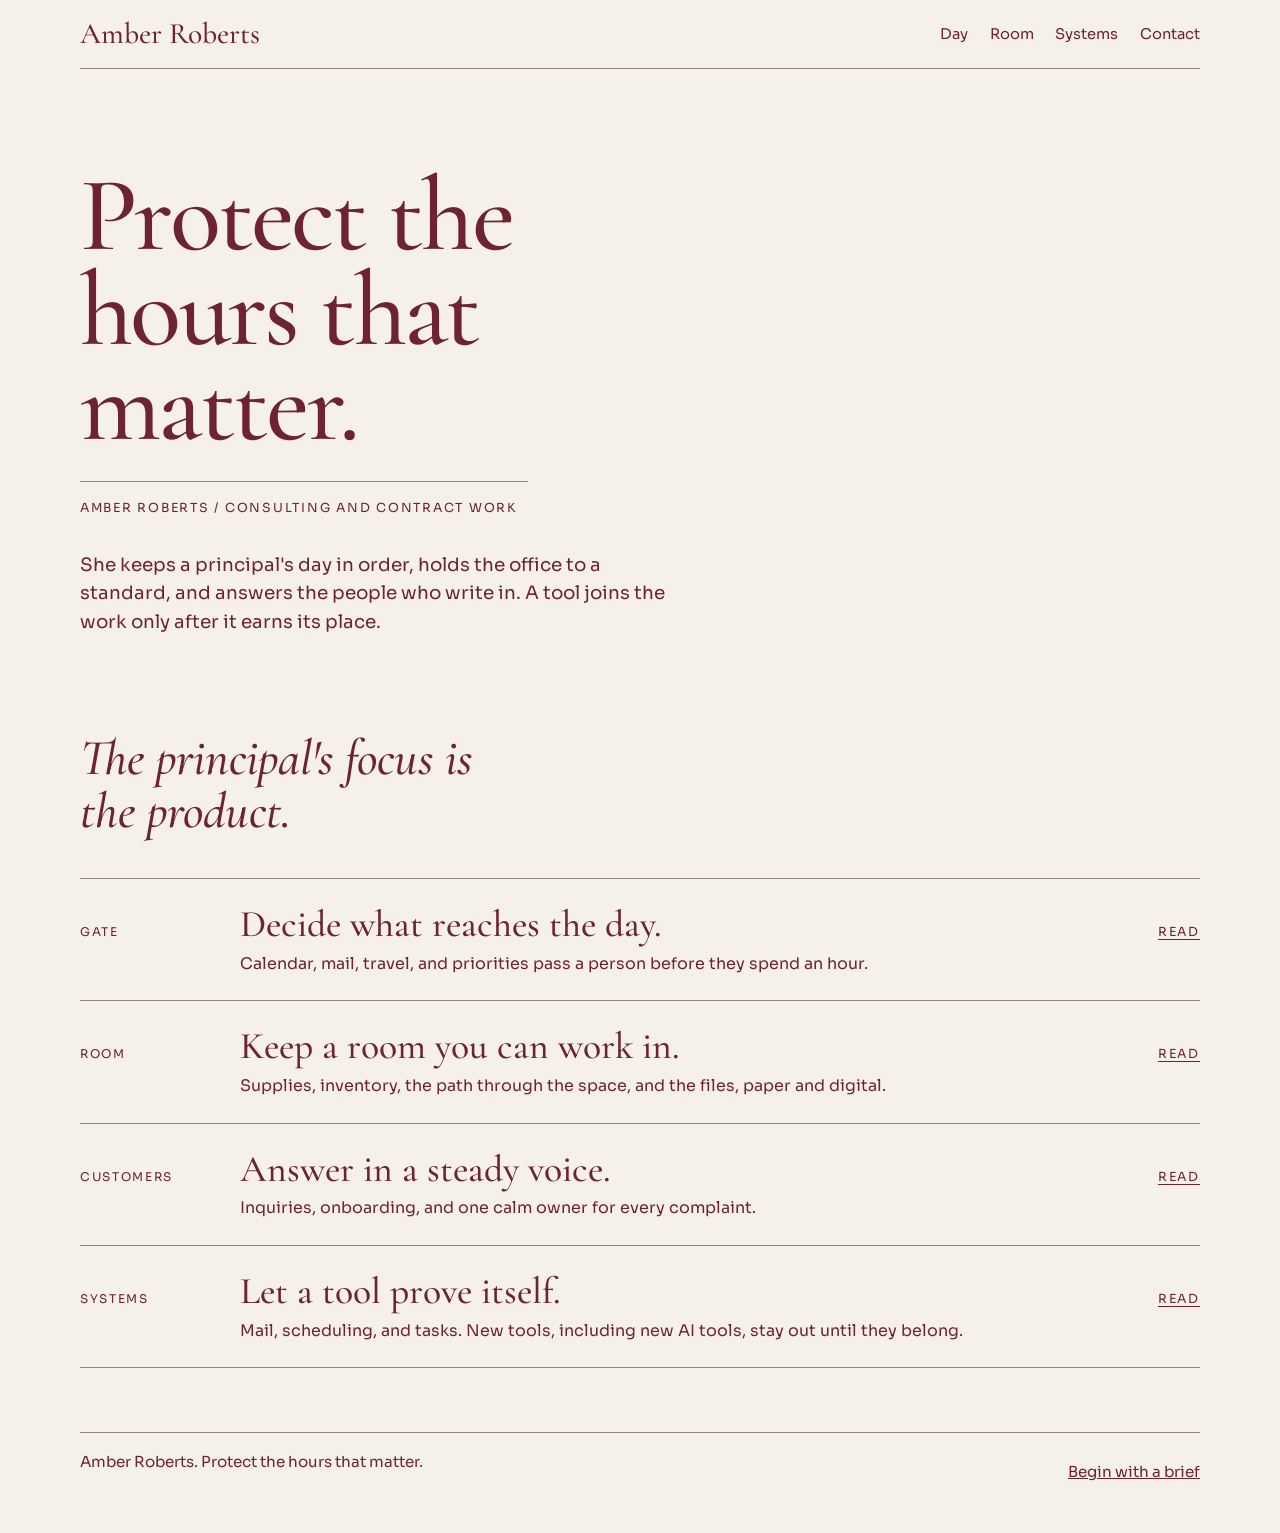
==== commit 99569cf2: "Publish main, acid, and folio for a stable public host." ====
--- a/index.html
+++ b/index.html
@@ -3,106 +3,86 @@
 <head>
   <meta charset="utf-8">
   <meta name="viewport" content="width=device-width, initial-scale=1">
-  <title>Amber Roberts: Directory</title>
-  <meta name="description" content="A private directory of Amber Roberts's consulting and contract practice.">
+  <title>Amber Roberts: Practice</title>
+  <meta name="description" content="Amber Roberts takes consulting and contract work. Protect the hours that matter.">
   <link rel="icon" href="favicon.svg" type="image/svg+xml">
   <link rel="preconnect" href="https://fonts.googleapis.com">
   <link rel="preconnect" href="https://fonts.gstatic.com" crossorigin>
-  <link rel="stylesheet" href="https://fonts.googleapis.com/css2?family=Atkinson+Hyperlegible:ital,wght@0,400;0,700;1,400&amp;family=Newsreader:ital,opsz,wght@0,6..72,400;0,6..72,500;0,6..72,600;1,6..72,400&amp;display=swap">
+  <link rel="stylesheet" href="https://fonts.googleapis.com/css2?family=Cormorant+Garamond:ital,wght@0,500;0,600;1,500;1,600&amp;family=Sora:wght@400;500;600&amp;display=swap">
   <link rel="stylesheet" href="css/site.css">
   <script>document.documentElement.classList.add("js")</script>
 </head>
 <body>
   <a class="skip" href="#main">Skip to content</a>
-  <div class="quire">
-    <header class="running">
-      <a class="sigil" href="index.html">Amber Roberts</a>
+  <div class="page">
+    <header class="masthead">
+      <a class="mark" href="index.html">Amber Roberts</a>
       <button class="nav-toggle" type="button" aria-expanded="false" aria-controls="site-nav" data-nav-toggle>Menu</button>
-      <nav class="leaf" id="site-nav" data-nav-panel aria-label="Directory">
-        <ul class="index-nav">
-          <li><a href="register.html">Register</a></li>
-          <li><a href="conduct.html">Conduct</a></li>
-          <li><a href="apparatus.html">Apparatus</a></li>
-          <li><a href="retain.html">Retain</a></li>
+      <nav class="site-nav" id="site-nav" data-nav-panel aria-label="Primary">
+        <ul class="nav-list">
+          <li><a href="day.html">Day</a></li>
+          <li><a href="room.html">Room</a></li>
+          <li><a href="systems.html">Systems</a></li>
+          <li><a href="contact.html">Contact</a></li>
         </ul>
       </nav>
     </header>
     <main id="main">
-      <header class="cover">
-        <p class="label">Private directory</p>
+      <section class="slab">
         <h1>Protect the hours that matter.</h1>
-        <p class="quiet">Consulting and contract work. The entries below name the practice.</p>
-      </header>
-      <ol class="contents">
+        <hr class="rule">
+        <p class="meta">Amber Roberts / Consulting and contract work</p>
+        <p class="deck">She keeps a principal's day in order, holds the office to a standard, and answers the people who write in. A tool joins the work only after it earns its place.</p>
+      </section>
+      <blockquote class="pull">
+        <p>The principal's focus is the product.</p>
+      </blockquote>
+      <ol class="bands">
         <li>
-          <a href="register.html#n01">
-            <span class="num">01</span>
-            <span class="title">Gate</span>
-            <span class="gloss">Calendar, mail, travel, priorities</span>
-            <span class="where">Register</span>
+          <a class="band" href="day.html#gate">
+            <span class="band-kicker">Gate</span>
+            <span class="band-copy">
+              <span class="band-title">Decide what reaches the day.</span>
+              <span class="band-note">Calendar, mail, travel, and priorities pass a person before they spend an hour.</span>
+            </span>
+            <span class="band-go">Read</span>
           </a>
         </li>
         <li>
-          <a href="register.html#n02">
-            <span class="num">02</span>
-            <span class="title">Room</span>
-            <span class="gloss">Supplies, flow, files</span>
-            <span class="where">Register</span>
+          <a class="band" href="room.html">
+            <span class="band-kicker">Room</span>
+            <span class="band-copy">
+              <span class="band-title">Keep a room you can work in.</span>
+              <span class="band-note">Supplies, inventory, the path through the space, and the files, paper and digital.</span>
+            </span>
+            <span class="band-go">Read</span>
           </a>
         </li>
         <li>
-          <a href="register.html#n03">
-            <span class="num">03</span>
-            <span class="title">Customers</span>
-            <span class="gloss">Inquiries, onboarding, complaints</span>
-            <span class="where">Register</span>
+          <a class="band" href="day.html#customers">
+            <span class="band-kicker">Customers</span>
+            <span class="band-copy">
+              <span class="band-title">Answer in a steady voice.</span>
+              <span class="band-note">Inquiries, onboarding, and one calm owner for every complaint.</span>
+            </span>
+            <span class="band-go">Read</span>
           </a>
         </li>
         <li>
-          <a href="register.html#n04">
-            <span class="num">04</span>
-            <span class="title">Meetings</span>
-            <span class="gloss">The work, the offer, attention</span>
-            <span class="where">Register</span>
-          </a>
-        </li>
-        <li>
-          <a href="register.html#n05">
-            <span class="num">05</span>
-            <span class="title">Tools</span>
-            <span class="gloss">Mail, scheduling, tasks</span>
-            <span class="where">Register</span>
-          </a>
-        </li>
-        <li>
-          <a href="conduct.html">
-            <span class="num">06</span>
-            <span class="title">Conduct</span>
-            <span class="gloss">The standards she works by</span>
-            <span class="where">Conduct</span>
-          </a>
-        </li>
-        <li>
-          <a href="apparatus.html">
-            <span class="num">07</span>
-            <span class="title">Apparatus</span>
-            <span class="gloss">When a tool is allowed to stay</span>
-            <span class="where">Apparatus</span>
-          </a>
-        </li>
-        <li>
-          <a href="retain.html">
-            <span class="num">08</span>
-            <span class="title">Retain</span>
-            <span class="gloss">A brief you can copy</span>
-            <span class="where">Retain</span>
+          <a class="band" href="systems.html">
+            <span class="band-kicker">Systems</span>
+            <span class="band-copy">
+              <span class="band-title">Let a tool prove itself.</span>
+              <span class="band-note">Mail, scheduling, and tasks. New tools, including new AI tools, stay out until they belong.</span>
+            </span>
+            <span class="band-go">Read</span>
           </a>
         </li>
       </ol>
     </main>
     <footer class="colophon">
       <p>Amber Roberts. Protect the hours that matter.</p>
-      <p><a href="retain.html">Copy a brief</a></p>
+      <p><a href="contact.html">Begin with a brief</a></p>
     </footer>
   </div>
   <script src="js/site.js" defer></script>
--- a/css/site.css
+++ b/css/site.css
@@ -1,8 +1,9 @@
 :root {
-  --paper: #ece7df;
-  --ink: #1b1916;
-  --serif: Newsreader, "Iowan Old Style", Palatino, "Palatino Linotype", serif;
-  --sans: "Atkinson Hyperlegible", "Avenir Next", "Segoe UI", sans-serif;
+  --ivory: #f6f1e8;
+  --oxblood: #6e2430;
+  --stone: #8d8680;
+  --serif: "Cormorant Garamond", "Iowan Old Style", Palatino, "Palatino Linotype", serif;
+  --sans: Sora, "Avenir Next", "Segoe UI", sans-serif;
 }
 
 *,
@@ -17,11 +18,11 @@
 
 body {
   margin: 0;
-  background: var(--paper);
-  color: var(--ink);
+  background: var(--ivory);
+  color: var(--oxblood);
   font-family: var(--sans);
   font-size: 1.0625rem;
-  line-height: 1.6;
+  line-height: 1.65;
   overflow-wrap: break-word;
 }
 
@@ -34,13 +35,13 @@
 }
 
 :focus-visible {
-  outline: 3px solid var(--ink);
+  outline: 3px solid var(--oxblood);
   outline-offset: 3px;
 }
 
 ::selection {
-  background: var(--ink);
-  color: var(--paper);
+  background: var(--oxblood);
+  color: var(--ivory);
 }
 
 .skip {
@@ -48,8 +49,8 @@
   left: 1rem;
   top: 0;
   transform: translateY(-140%);
-  background: var(--ink);
-  color: var(--paper);
+  background: var(--oxblood);
+  color: var(--ivory);
   padding: 0.7rem 1rem;
   min-height: 44px;
   z-index: 20;
@@ -60,26 +61,26 @@
   transform: none;
 }
 
-.quire {
-  width: min(980px, calc(100% - 2.75rem));
+.page {
+  width: min(1120px, calc(100% - 2.5rem));
   margin-inline: auto;
-  padding-bottom: 3rem;
-}
-
-.running {
+}
+
+.masthead {
   display: flex;
   flex-wrap: wrap;
   align-items: center;
   justify-content: space-between;
   gap: 0.25rem 1.25rem;
-  padding: 0.85rem 0;
-  border-bottom: 1px solid var(--ink);
-}
-
-.sigil {
-  font-family: var(--serif);
-  font-size: 1.45rem;
-  font-weight: 500;
+  padding: 0.75rem 0;
+  border-bottom: 1px solid var(--stone);
+}
+
+.mark {
+  font-family: var(--serif);
+  font-size: 1.85rem;
+  font-weight: 500;
+  line-height: 1;
   color: inherit;
   text-decoration: none;
   min-height: 44px;
@@ -94,228 +95,275 @@
   padding: 0 0.9rem;
   background: transparent;
   color: inherit;
-  border: 1px solid var(--ink);
+  border: 1px solid var(--oxblood);
+  font: inherit;
+  font-size: 0.78rem;
+  letter-spacing: 0.12em;
+  text-transform: uppercase;
+  cursor: pointer;
+}
+
+.nav-list {
+  display: flex;
+  flex-wrap: wrap;
+  gap: 0.25rem 1.35rem;
+  list-style: none;
+  margin: 0;
+  padding: 0;
+}
+
+.nav-list a {
+  display: inline-flex;
+  align-items: center;
+  min-height: 44px;
+  color: inherit;
+  text-decoration: none;
+  font-size: 0.92rem;
+}
+
+.nav-list a[aria-current="page"] {
+  text-decoration: underline;
+  text-underline-offset: 0.28em;
+}
+
+.slab {
+  padding: 11vh 0 2.5rem;
+}
+
+.slab h1 {
+  margin: 0;
+  max-width: 11ch;
+  font-family: var(--serif);
+  font-weight: 500;
+  font-size: clamp(3.4rem, 8.4vw, 6.6rem);
+  line-height: 0.9;
+  letter-spacing: -0.025em;
+}
+
+.rule {
+  border: 0;
+  border-top: 1px solid var(--stone);
+  margin: 1.75rem 0 1rem;
+  width: min(100%, 28rem);
+}
+
+.meta {
+  margin: 0;
+  font-size: 0.78rem;
+  letter-spacing: 0.14em;
+  text-transform: uppercase;
+}
+
+.deck {
+  max-width: 38rem;
+  margin: 2rem 0 0;
+  font-size: 1.15rem;
+  line-height: 1.55;
+}
+
+.pull {
+  margin: 3.5rem 0 2.5rem;
+  padding: 0;
+  border: 0;
+}
+
+.pull p {
+  margin: 0;
+  max-width: 9em;
+  font-family: var(--serif);
+  font-style: italic;
+  font-weight: 500;
+  font-size: clamp(2rem, 4.2vw, 3.15rem);
+  line-height: 1.05;
+  hyphens: none;
+  overflow-wrap: normal;
+}
+
+.bands {
+  list-style: none;
+  margin: 1rem 0 0;
+  padding: 0;
+}
+
+.band {
+  display: grid;
+  grid-template-columns: 8.5rem minmax(0, 1fr) 4.5rem;
+  gap: 0.75rem 1.5rem;
+  align-items: baseline;
+  min-height: 44px;
+  padding: 1.55rem 0;
+  border-top: 1px solid var(--stone);
+  color: inherit;
+  text-decoration: none;
+}
+
+.bands li:last-child .band {
+  border-bottom: 1px solid var(--stone);
+}
+
+.band > * {
+  min-width: 0;
+}
+
+.band-kicker {
+  font-size: 0.75rem;
+  letter-spacing: 0.14em;
+  text-transform: uppercase;
+}
+
+.band-title {
+  font-family: var(--serif);
+  font-size: clamp(1.7rem, 3vw, 2.35rem);
+  font-weight: 500;
+  line-height: 1.1;
+}
+
+.band-note {
+  display: block;
+  margin-top: 0.4rem;
+  font-family: var(--sans);
+  font-size: 1rem;
+  line-height: 1.5;
+  max-width: 46rem;
+}
+
+.band-go {
+  font-size: 0.78rem;
+  letter-spacing: 0.14em;
+  text-transform: uppercase;
+  justify-self: end;
+  text-decoration: underline;
+  text-underline-offset: 0.22em;
+}
+
+.band:hover .band-title,
+.band:focus-visible .band-title {
+  text-decoration: underline;
+  text-underline-offset: 0.12em;
+}
+
+.page-head {
+  padding: 4.5rem 0 1.5rem;
+}
+
+.page-head h1 {
+  margin: 0.35rem 0 0;
+  max-width: 14ch;
+  font-family: var(--serif);
+  font-weight: 500;
+  font-size: clamp(3rem, 7vw, 5.4rem);
+  line-height: 0.92;
+  letter-spacing: -0.025em;
+}
+
+.kicker {
+  margin: 0;
+  font-size: 0.75rem;
+  letter-spacing: 0.16em;
+  text-transform: uppercase;
+}
+
+.lede {
+  max-width: 38rem;
+  font-size: 1.15rem;
+}
+
+.prose {
+  max-width: 38rem;
+}
+
+.prose h2 {
+  margin: 2.4rem 0 0.6rem;
+  font-family: var(--serif);
+  font-weight: 500;
+  font-size: clamp(2rem, 4vw, 2.8rem);
+  line-height: 1.05;
+}
+
+.prose p {
+  margin: 0 0 1rem;
+}
+
+.movement {
+  padding: 0.25rem 0 0.5rem;
+  border-top: 1px solid var(--stone);
+  margin-top: 2.25rem;
+}
+
+.movement:last-of-type {
+  border-bottom: 1px solid var(--stone);
+  padding-bottom: 1.5rem;
+}
+
+.prose a,
+.mail-line a,
+.colophon a {
+  color: inherit;
+}
+
+.mail-line a,
+.colophon a,
+.copy {
+  display: inline-flex;
+  align-items: center;
+  min-height: 44px;
+}
+
+.copy {
+  appearance: none;
+  margin-top: 1rem;
+  background: var(--oxblood);
+  color: var(--ivory);
+  border: 0;
   font: inherit;
   font-size: 0.95rem;
+  padding: 0.65rem 1.15rem;
   cursor: pointer;
 }
 
-.index-nav {
-  display: flex;
-  flex-wrap: wrap;
-  gap: 0.15rem 1.4rem;
-  list-style: none;
-  margin: 0;
-  padding: 0;
-}
-
-.index-nav a {
-  display: inline-flex;
-  align-items: center;
-  min-height: 44px;
-  color: inherit;
-  text-decoration: none;
-}
-
-.index-nav a[aria-current="page"] {
-  text-decoration: underline;
-  text-underline-offset: 0.25em;
-}
-
-.cover {
-  padding: 4.5rem 0 1rem;
-  max-width: 36rem;
-}
-
-.cover h1 {
-  margin: 0.4rem 0 0;
-  font-family: var(--serif);
-  font-weight: 500;
-  font-size: clamp(2.6rem, 6vw, 4.4rem);
-  line-height: 1.02;
-  letter-spacing: -0.02em;
-}
-
-.label {
-  margin: 0;
-  font-size: 0.95rem;
-}
-
-.quiet {
+.copy:focus-visible {
+  outline-color: var(--ivory);
+  box-shadow: 0 0 0 3px var(--oxblood);
+}
+
+.brief {
   margin: 1.25rem 0 0;
-  max-width: 36rem;
-}
-
-.contents,
-.entries {
-  list-style: none;
-  margin: 2.5rem 0 0;
-  padding: 0;
-}
-
-.contents a {
-  display: grid;
-  grid-template-columns: 5.5rem minmax(0, 0.9fr) minmax(0, 1.3fr) auto;
-  gap: 0.4rem 1.25rem;
-  align-items: baseline;
-  min-height: 44px;
-  padding: 1.15rem 0;
-  border-top: 1px solid var(--ink);
-  color: inherit;
-  text-decoration: none;
-}
-
-.contents li:last-child a {
-  border-bottom: 1px solid var(--ink);
-}
-
-.contents a > * {
-  min-width: 0;
-}
-
-.contents .num,
-.entry .num {
-  font-family: var(--serif);
-  font-weight: 500;
-  font-variant-numeric: tabular-nums;
-  line-height: 0.85;
-}
-
-.contents .num {
-  font-size: clamp(2.4rem, 5vw, 3.4rem);
-}
-
-.contents .title {
-  font-family: var(--serif);
-  font-size: clamp(1.6rem, 3vw, 2.1rem);
-  font-weight: 500;
-}
-
-.where {
-  font-variant-numeric: tabular-nums;
-  text-align: right;
-}
-
-.contents a:hover .title,
-.contents a:focus-visible .title {
-  text-decoration: underline;
-  text-underline-offset: 0.12em;
-}
-
-.sheet-head {
-  padding: 4rem 0 0.5rem;
-  max-width: 34rem;
-}
-
-.sheet-head h1 {
-  margin: 0.35rem 0 0;
-  font-family: var(--serif);
-  font-weight: 500;
-  font-size: clamp(2.4rem, 5vw, 3.6rem);
-  line-height: 1.05;
-}
-
-.entry {
-  display: grid;
-  grid-template-columns: auto minmax(0, 34rem);
-  gap: 0.5rem 2rem;
-  align-items: start;
-  padding: 3.25rem 0;
-  border-top: 1px solid var(--ink);
-}
-
-.entries li:last-child {
-  border-bottom: 1px solid var(--ink);
-}
-
-.entry .num {
-  font-size: clamp(4.25rem, 10vw, 7rem);
-  white-space: nowrap;
-}
-
-.entry h2 {
-  margin: 0.2rem 0 0.7rem;
-  font-family: var(--serif);
-  font-weight: 500;
-  font-size: 1.85rem;
-  line-height: 1.15;
-}
-
-.entry p {
-  margin: 0 0 0.85rem;
-  max-width: 38rem;
-}
-
-.entry a,
-.colophon a,
-.mail-line a {
-  color: inherit;
-}
-
-.copy,
-.colophon a,
-.mail-line a {
-  display: inline-flex;
-  align-items: center;
-  min-height: 44px;
-}
-
-.copy {
-  appearance: none;
-  margin-top: 0.5rem;
-  background: var(--ink);
-  color: var(--paper);
-  border: 0;
-  font: inherit;
-  padding: 0.65rem 1.05rem;
-  cursor: pointer;
-}
-
-.copy:focus-visible {
-  outline-color: var(--paper);
-  box-shadow: 0 0 0 3px var(--ink);
-}
-
-.brief {
-  margin: 1.2rem 0 0;
-  padding: 1rem 0;
-  border-top: 1px solid var(--ink);
-  border-bottom: 1px solid var(--ink);
+  padding: 1.1rem 0;
+  border-top: 1px solid var(--stone);
+  border-bottom: 1px solid var(--stone);
   white-space: pre-wrap;
   font-family: var(--sans);
-  font-size: 1rem;
+  font-size: 0.98rem;
   line-height: 1.55;
-  max-width: 36rem;
+  max-width: 38rem;
 }
 
 .status {
   min-height: 1.5rem;
+  margin: 0.75rem 0 0;
 }
 
 .colophon {
   display: flex;
   flex-wrap: wrap;
   justify-content: space-between;
-  gap: 0.4rem 1.25rem;
-  margin-top: 3rem;
-  padding-top: 0.8rem;
+  gap: 0.5rem 1.5rem;
+  margin-top: 4rem;
+  padding: 1rem 0 2.5rem;
+  border-top: 1px solid var(--stone);
+  font-size: 0.95rem;
 }
 
 .colophon p {
   margin: 0;
 }
 
-.note {
-  max-width: 34rem;
-  margin-top: 1.5rem;
-}
-
 @media (max-width: 720px) {
-  .leaf {
+  .site-nav {
     flex-basis: 100%;
   }
 
-  .index-nav {
+  .nav-list {
     flex-direction: column;
     gap: 0;
   }
@@ -324,31 +372,26 @@
     display: inline-flex;
   }
 
-  .js .leaf {
+  .js .site-nav {
     display: none;
   }
 
-  .js .leaf.is-open {
+  .js .site-nav.is-open {
     display: block;
   }
 
-  .contents a {
-    grid-template-columns: 4.25rem minmax(0, 1fr);
-  }
-
-  .contents .gloss,
-  .contents .where {
-    grid-column: 2;
-    text-align: left;
-  }
-
-  .entry {
+  .band {
     grid-template-columns: 1fr;
-    padding: 2.4rem 0;
-  }
-
-  .cover {
-    padding-top: 2.6rem;
+    gap: 0.3rem;
+    padding: 1.25rem 0 1.35rem;
+  }
+
+  .band-go {
+    justify-self: start;
+  }
+
+  .slab {
+    padding-top: 3.5rem;
   }
 }
 
